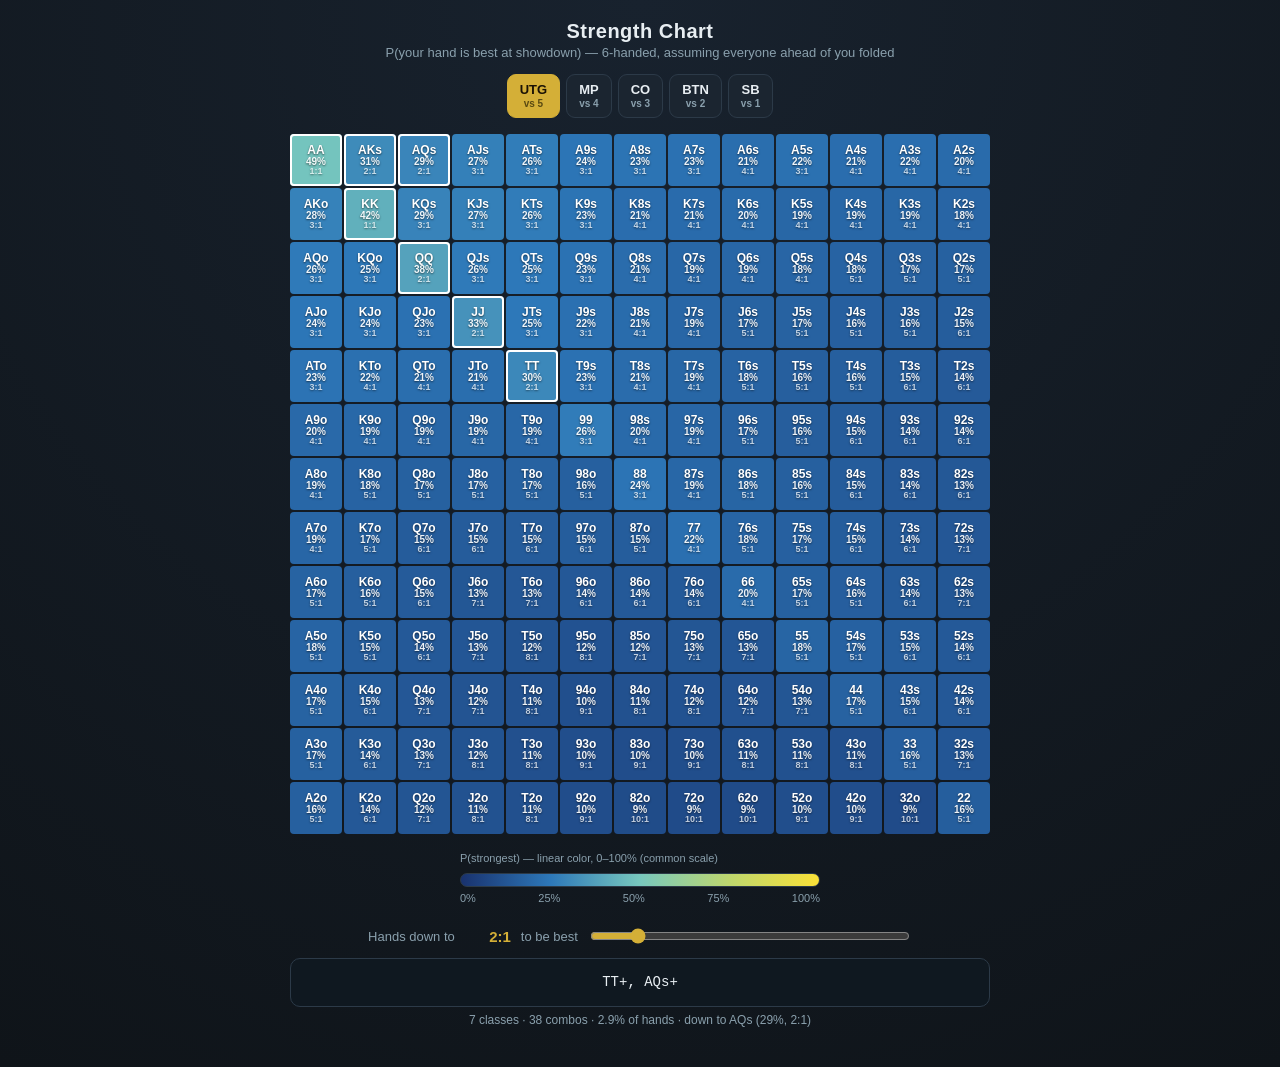
==== web/charts/strength/index.html @ fde8f53c "Initial commit" ====
<!DOCTYPE html>
<html lang="en">
<head>
  <meta charset="UTF-8" />
  <meta name="viewport" content="width=device-width, initial-scale=1.0" />
  <title>Strength Chart — 6-handed</title>
  <style>
    :root { --bg: #0f1419; --ink: #e8eef2; --muted: #8aa0ad; --gold: #d4af37; --border: #2c3a48; --seat: #1b2530; }
    * { box-sizing: border-box; }
    body {
      margin: 0; min-height: 100vh;
      background: radial-gradient(circle at 50% 0%, #18222e, var(--bg));
      color: var(--ink);
      font-family: -apple-system, BlinkMacSystemFont, "Segoe UI", Roboto, sans-serif;
      display: flex; flex-direction: column; align-items: center;
      padding: 20px 12px 40px;
    }
    h1 { margin: 0 0 2px; font-size: 20px; letter-spacing: .5px; }
    .sub { margin: 0 0 14px; color: var(--muted); font-size: 13px; text-align: center; }

    .seatsel { display: flex; gap: 6px; margin-bottom: 16px; flex-wrap: wrap; justify-content: center; }
    .seatsel button {
      background: var(--seat); color: var(--ink);
      border: 1px solid var(--border); border-radius: 9px;
      padding: 8px 12px; font-weight: 700; font-size: 13px; cursor: pointer;
      display: flex; flex-direction: column; align-items: center; line-height: 1.15;
    }
    .seatsel button .opp { font-size: 10px; color: var(--muted); font-weight: 600; }
    .seatsel button.active { background: var(--gold); color: #1a1205; border-color: var(--gold); }
    .seatsel button.active .opp { color: #5a4a12; }

    .grid {
      display: grid; grid-template-columns: repeat(13, minmax(0, 1fr));
      gap: 2px; width: min(96vw, 700px);
    }
    .cell {
      aspect-ratio: 1 / 1; display: flex; flex-direction: column;
      align-items: center; justify-content: center; border-radius: 4px;
      line-height: 1.05; color: #fff; text-shadow: 0 1px 2px rgba(0,0,0,.6);
    }
    .cell .lab { font-weight: 800; font-size: clamp(8px, 1.5vw, 12px); }
    .cell .pct { font-weight: 600; font-size: clamp(7px, 1.25vw, 10px); opacity: .92; }
    .cell .odds { font-weight: 600; font-size: clamp(6px, 1vw, 9px); opacity: .72; }

    .legend { margin-top: 18px; display: flex; flex-direction: column; align-items: center; gap: 5px; }
    .bar { width: min(80vw, 360px); height: 14px; border-radius: 7px; border: 1px solid var(--border); }
    .bar-labels { width: min(80vw, 360px); display: flex; justify-content: space-between; font-size: 11px; color: var(--muted); }

    .cell.in { box-shadow: inset 0 0 0 2px #fff; }

    .rules { margin-top: 22px; width: min(96vw, 700px); }
    .rules .ctl { display: flex; align-items: center; gap: 10px; justify-content: center; flex-wrap: wrap; font-size: 13px; color: var(--muted); }
    .rules input[type=range] { width: min(60vw, 320px); accent-color: var(--gold); }
    .rules .thr { color: var(--gold); font-weight: 800; font-size: 15px; min-width: 46px; text-align: right; }
    .rules .out {
      margin-top: 12px; background: #0f1820; border: 1px solid var(--border);
      border-radius: 10px; padding: 12px 14px; text-align: center;
      font-family: ui-monospace, SFMono-Regular, Menlo, monospace; font-size: 14px;
      color: var(--ink); word-break: break-word; line-height: 1.6;
    }
    .rules .meta2 { margin-top: 6px; font-size: 12px; color: var(--muted); text-align: center; }

    /* ---- printer-friendly: white paper, black ink, no heavy fills ---- */
    @media print {
      body { background: #fff !important; color: #000; padding: 6px; }
      h1, .sub, .meta2, .bar-labels, .thr { color: #000 !important; }
      .cell {
        background: #fff !important; color: #000 !important;
        text-shadow: none !important; border: 1px solid #999;
      }
      .cell .pct, .cell .odds { opacity: 1; }
      .cell.in { box-shadow: inset 0 0 0 2px #000 !important; }   /* selected hands: bold outline */
      .seatsel button { background: #fff !important; color: #000 !important; border: 1px solid #000; }
      .seatsel button.active { box-shadow: inset 0 0 0 2px #000; font-weight: 900; }
      .bar, input[type=range] { display: none; }                 /* color gradient + slider: useless on paper */
      .rules .out { background: #fff !important; color: #000 !important; border: 1px solid #000; }
    }
  </style>
</head>
<body>
  <h1>Strength Chart</h1>
  <p class="sub">P(your hand is best at showdown) — 6-handed, assuming everyone ahead of you folded</p>

  <div class="seatsel" id="seatSel"></div>
  <div class="grid" id="grid"></div>

  <div class="legend">
    <div class="bar-labels" style="margin-bottom:4px"><span>P(strongest) — linear color, 0–100% (common scale)</span></div>
    <div class="bar" id="bar"></div>
    <div class="bar-labels" id="barLabels"></div>
  </div>

  <div class="rules">
    <div class="ctl">
      Hands down to <span class="thr" id="thrVal">2:1</span> to be best
      <input type="range" id="thr" min="0.5" max="12" step="0.5" value="2" />
    </div>
    <div class="out" id="rulesOut">—</div>
    <div class="meta2" id="rulesMeta"></div>
  </div>

  <script src="data.js"></script>
  <script>
    const R = "AKQJT98765432".split("");
    const SEATS = window.STRENGTH.meta.seats;     // [{name,opponents}, ...]
    const BY = window.STRENGTH.bySeat;
    let current = SEATS[0].name;                  // default UTG
    let oddsThresh = 2;                           // include hands at least this good (X:1 to be best)
    const RR = "AKQJT98765432";
    const comboCount = (h) => (h.length === 2 ? 6 : h.endsWith("s") ? 4 : 12);

    // every hand whose displayed (rounded) odds to be best are X:1 or better
    function selectByOdds(P, x) {
      const set = new Set(); let combos = 0, cutoff = null, cutP = 2;
      for (const h of Object.keys(P)) {
        const oddsAgainst = Math.round((1 - P[h]) / P[h]);   // same value shown on the cell
        if (oddsAgainst <= x) {
          set.add(h); combos += comboCount(h);
          if (P[h] < cutP) { cutP = P[h]; cutoff = h; }
        }
      }
      return { set, combos, cutoff };
    }

    // probability -> gambler's odds. underdog "X:1" (against), favorite "1:X" (for)
    function oddsStr(p) {
      if (p <= 0 || p >= 1) return "";
      const fmt = (x) => Math.round(x).toString();
      return p < 0.5 ? `${fmt((1 - p) / p)}:1` : `1:${fmt(p / (1 - p))}`;
    }

    // blue -> light teal (bright mid) -> yellow
    const STOPS = [
      [0.00, [25, 50, 110]], [0.25, [45, 120, 185]],
      [0.50, [120, 200, 190]], [0.75, [190, 215, 110]], [1.00, [250, 225, 55]],
    ];
    function heat(t) {
      t = Math.max(0, Math.min(1, t));
      for (let k = 1; k < STOPS.length; k++) {
        if (t <= STOPS[k][0]) {
          const [t0, a] = STOPS[k - 1], [t1, b] = STOPS[k];
          const f = (t - t0) / (t1 - t0);
          const c = a.map((v, i) => Math.round(v + f * (b[i] - v)));
          return `rgb(${c[0]},${c[1]},${c[2]})`;
        }
      }
      return `rgb(${STOPS.at(-1)[1].join(",")})`;
    }

    function renderSeats() {
      document.getElementById("seatSel").innerHTML = SEATS.map((s) =>
        `<button data-seat="${s.name}" class="${s.name === current ? "active" : ""}">
           ${s.name}<span class="opp">vs ${s.opponents}</span></button>`
      ).join("");
    }

    function render() {
      const P = BY[current];
      const norm = (p) => p;                                   // linear, fixed 0-100% (common to all seats)
      const sel = selectByOdds(P, oddsThresh);

      let html = "";
      for (let r = 0; r < 13; r++) {
        for (let c = 0; c < 13; c++) {
          let label;
          if (r === c) label = R[r] + R[c];
          else if (r < c) label = R[r] + R[c] + "s";
          else label = R[c] + R[r] + "o";
          const p = P[label];
          const inSet = sel.set.has(label) ? " in" : "";
          html += `<div class="cell${inSet}" style="background:${heat(norm(p))}" title="${label}: ${(p * 100).toFixed(1)}%  (${oddsStr(p)})">
            <span class="lab">${label}</span><span class="pct">${(p * 100).toFixed(0)}%</span><span class="odds">${oddsStr(p)}</span></div>`;
        }
      }
      document.getElementById("grid").innerHTML = html;

      // legend: gradient (log axis) + % ticks at evenly-spaced log positions
      const stopsCss = STOPS.map(([t, c]) => `rgb(${c.join(",")}) ${(t * 100).toFixed(0)}%`).join(",");
      document.getElementById("bar").style.background = `linear-gradient(90deg, ${stopsCss})`;
      const ticks = [0, 0.25, 0.5, 0.75, 1];      // fixed 0-100% scale, common to every seat
      document.getElementById("barLabels").innerHTML =
        ticks.map((v) => `<span>${(v * 100).toFixed(0)}%</span>`).join("");

      updateRules(P, sel);
    }

    // ---- compress a set of hands into compact range notation (e.g. "77+, A2s+, KTo+") ----
    function runs(asc) {                            // asc: ascending rank indices -> [start,end] runs
      const res = [];
      for (let i = 0; i < asc.length;) {
        let j = i;
        while (j + 1 < asc.length && asc[j + 1] === asc[j] + 1) j++;
        res.push([asc[i], asc[j]]); i = j + 1;
      }
      return res;
    }
    function compress(set) {
      const out = [];
      const pr = [];
      for (let i = 0; i < 13; i++) if (set.has(RR[i] + RR[i])) pr.push(i);
      for (const [a, b] of runs(pr)) {
        if (a === 0) out.push(`${RR[b]}${RR[b]}+`);
        else if (a === b) out.push(`${RR[a]}${RR[a]}`);
        else out.push(`${RR[b]}${RR[b]}-${RR[a]}${RR[a]}`);
      }
      for (const suit of ["s", "o"]) {
        for (let h = 0; h < 13; h++) {
          const ks = [];
          for (let k = h + 1; k < 13; k++) if (set.has(RR[h] + RR[k] + suit)) ks.push(k);
          for (const [a, b] of runs(ks)) {
            if (a === h + 1) out.push(`${RR[h]}${RR[b]}${suit}+`);          // includes the connector
            else if (a === b) out.push(`${RR[h]}${RR[a]}${suit}`);
            else out.push(`${RR[h]}${RR[b]}${suit}-${RR[h]}${RR[a]}${suit}`);
          }
        }
      }
      return out.join(", ");
    }
    function updateRules(P, sel) {
      const { set, combos, cutoff } = sel;
      document.getElementById("rulesOut").textContent = set.size ? compress(set) : "(no hands)";
      const cut = cutoff ? `${cutoff} (${(P[cutoff] * 100).toFixed(0)}%, ${oddsStr(P[cutoff])})` : "—";
      document.getElementById("rulesMeta").textContent =
        `${set.size} classes · ${combos} combos · ${(combos / 1326 * 100).toFixed(1)}% of hands · down to ${cut}`;
    }

    document.getElementById("seatSel").addEventListener("click", (e) => {
      const b = e.target.closest("button"); if (!b) return;
      current = b.dataset.seat;
      renderSeats(); render();
    });

    document.getElementById("thr").addEventListener("input", (e) => {
      oddsThresh = +e.target.value;
      document.getElementById("thrVal").textContent = e.target.value + ":1";
      render();
    });

    renderSeats();
    render();
  </script>
</body>
</html>
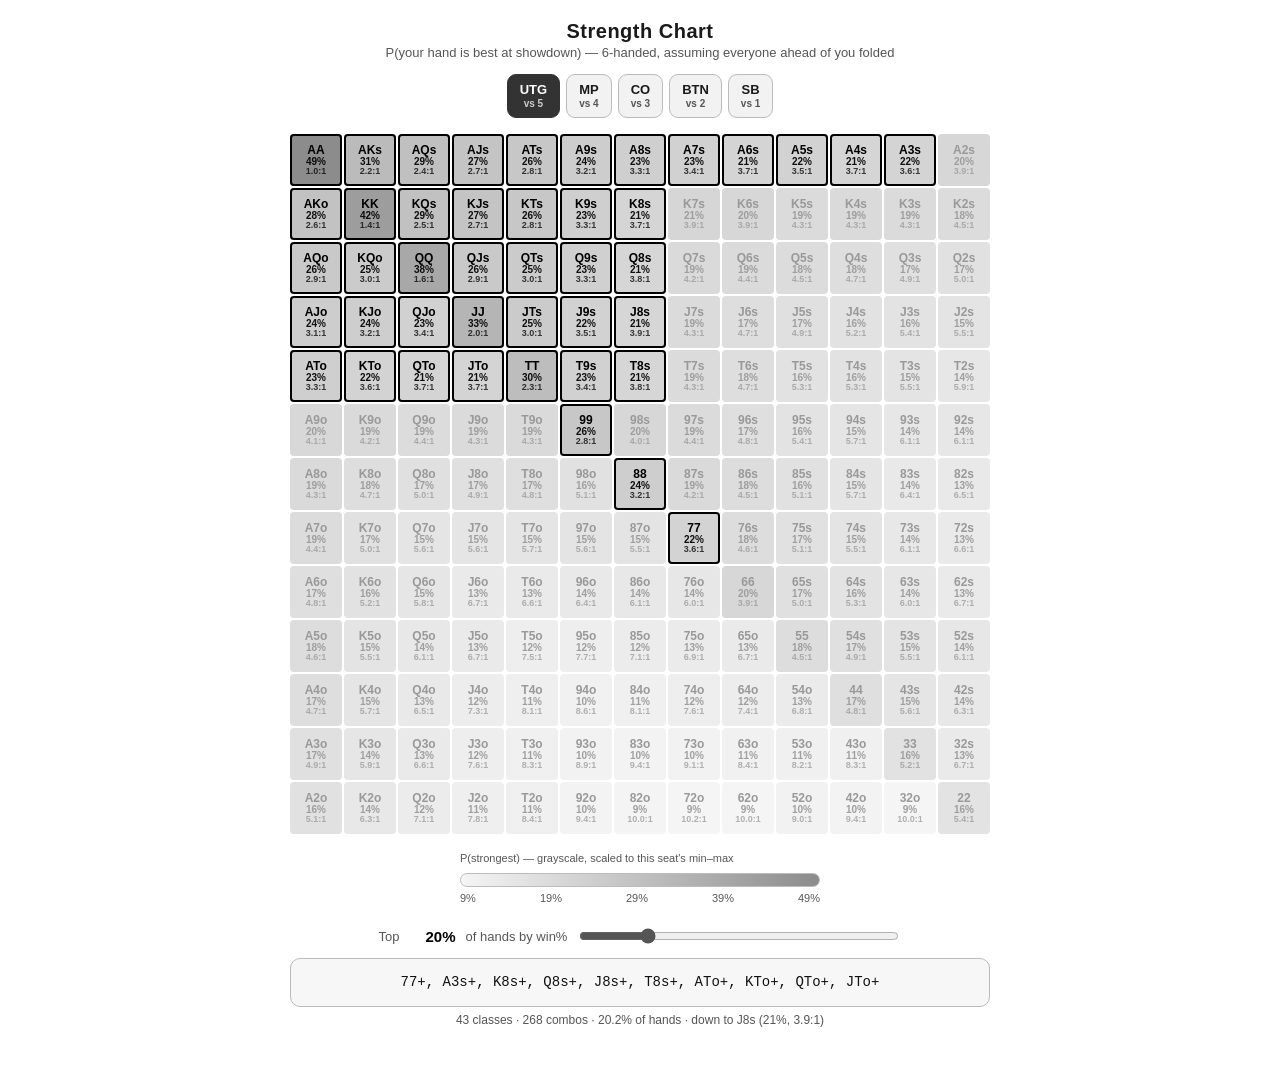
==== commit 10e3ab59: "More views" ====
--- a/web/charts/strength/index.html
+++ b/web/charts/strength/index.html
@@ -5,11 +5,11 @@
   <meta name="viewport" content="width=device-width, initial-scale=1.0" />
   <title>Strength Chart — 6-handed</title>
   <style>
-    :root { --bg: #0f1419; --ink: #e8eef2; --muted: #8aa0ad; --gold: #d4af37; --border: #2c3a48; --seat: #1b2530; }
+    :root { --bg: #ffffff; --ink: #1a1a1a; --muted: #555; --border: #bbb; --seat: #f2f2f2; }
     * { box-sizing: border-box; }
     body {
       margin: 0; min-height: 100vh;
-      background: radial-gradient(circle at 50% 0%, #18222e, var(--bg));
+      background: #fff;
       color: var(--ink);
       font-family: -apple-system, BlinkMacSystemFont, "Segoe UI", Roboto, sans-serif;
       display: flex; flex-direction: column; align-items: center;
@@ -26,8 +26,8 @@
       display: flex; flex-direction: column; align-items: center; line-height: 1.15;
     }
     .seatsel button .opp { font-size: 10px; color: var(--muted); font-weight: 600; }
-    .seatsel button.active { background: var(--gold); color: #1a1205; border-color: var(--gold); }
-    .seatsel button.active .opp { color: #5a4a12; }
+    .seatsel button.active { background: #333; color: #fff; border-color: #333; }
+    .seatsel button.active .opp { color: #ccc; }
 
     .grid {
       display: grid; grid-template-columns: repeat(13, minmax(0, 1fr));
@@ -36,44 +36,43 @@
     .cell {
       aspect-ratio: 1 / 1; display: flex; flex-direction: column;
       align-items: center; justify-content: center; border-radius: 4px;
-      line-height: 1.05; color: #fff; text-shadow: 0 1px 2px rgba(0,0,0,.6);
+      line-height: 1.05; color: #111;
     }
     .cell .lab { font-weight: 800; font-size: clamp(8px, 1.5vw, 12px); }
     .cell .pct { font-weight: 600; font-size: clamp(7px, 1.25vw, 10px); opacity: .92; }
-    .cell .odds { font-weight: 600; font-size: clamp(6px, 1vw, 9px); opacity: .72; }
+    .cell .odds { font-weight: 600; font-size: clamp(6px, 1vw, 9px); opacity: .75; }
+    .cell.in  { box-shadow: inset 0 0 0 2px #000; }   /* selected hands: black outline */
+    .cell.fav { box-shadow: inset 0 0 0 2px #595959; }/* >50% but filtered out: dark-gray outline */
 
     .legend { margin-top: 18px; display: flex; flex-direction: column; align-items: center; gap: 5px; }
     .bar { width: min(80vw, 360px); height: 14px; border-radius: 7px; border: 1px solid var(--border); }
     .bar-labels { width: min(80vw, 360px); display: flex; justify-content: space-between; font-size: 11px; color: var(--muted); }
 
-    .cell.in { box-shadow: inset 0 0 0 2px #fff; }
-
     .rules { margin-top: 22px; width: min(96vw, 700px); }
     .rules .ctl { display: flex; align-items: center; gap: 10px; justify-content: center; flex-wrap: wrap; font-size: 13px; color: var(--muted); }
-    .rules input[type=range] { width: min(60vw, 320px); accent-color: var(--gold); }
-    .rules .thr { color: var(--gold); font-weight: 800; font-size: 15px; min-width: 46px; text-align: right; }
+    .rules input[type=range] { width: min(60vw, 320px); accent-color: #555; }
+    .rules .thr { color: #000; font-weight: 800; font-size: 15px; min-width: 46px; text-align: right; }
     .rules .out {
-      margin-top: 12px; background: #0f1820; border: 1px solid var(--border);
+      margin-top: 12px; background: #f7f7f7; border: 1px solid var(--border);
       border-radius: 10px; padding: 12px 14px; text-align: center;
       font-family: ui-monospace, SFMono-Regular, Menlo, monospace; font-size: 14px;
-      color: var(--ink); word-break: break-word; line-height: 1.6;
+      color: #111; word-break: break-word; line-height: 1.6;
     }
     .rules .meta2 { margin-top: 6px; font-size: 12px; color: var(--muted); text-align: center; }
 
-    /* ---- printer-friendly: white paper, black ink, no heavy fills ---- */
+    /* ---- print / all-seats layout (one chart per page) ---- */
+    body.printing { padding: 0; }
+    .page { width: 7.3in; margin: 0 auto; padding: 16px 0 18px; }
+    .page .grid { width: 100%; }
+    .page-title { text-align: center; font-size: 19px; font-weight: 800; line-height: 1.3; margin-bottom: 10px; }
+    .page-title span { display: block; font-weight: 500; font-size: 12.5px; color: #555; }
+    .page-range { margin-top: 12px; font-size: 12px; color: #222; }
+    .page-range code { font-family: ui-monospace, SFMono-Regular, Menlo, monospace; }
     @media print {
-      body { background: #fff !important; color: #000; padding: 6px; }
-      h1, .sub, .meta2, .bar-labels, .thr { color: #000 !important; }
-      .cell {
-        background: #fff !important; color: #000 !important;
-        text-shadow: none !important; border: 1px solid #999;
-      }
-      .cell .pct, .cell .odds { opacity: 1; }
-      .cell.in { box-shadow: inset 0 0 0 2px #000 !important; }   /* selected hands: bold outline */
-      .seatsel button { background: #fff !important; color: #000 !important; border: 1px solid #000; }
-      .seatsel button.active { box-shadow: inset 0 0 0 2px #000; font-weight: 900; }
-      .bar, input[type=range] { display: none; }                 /* color gradient + slider: useless on paper */
-      .rules .out { background: #fff !important; color: #000 !important; border: 1px solid #000; }
+      * { -webkit-print-color-adjust: exact !important; print-color-adjust: exact !important; }
+      .page { page-break-after: always; }
+      .page:last-child { page-break-after: auto; }
+      @page { size: letter; margin: 0.4in; }
     }
   </style>
 </head>
@@ -85,15 +84,15 @@
   <div class="grid" id="grid"></div>
 
   <div class="legend">
-    <div class="bar-labels" style="margin-bottom:4px"><span>P(strongest) — linear color, 0–100% (common scale)</span></div>
+    <div class="bar-labels" style="margin-bottom:4px"><span>P(strongest) — grayscale, scaled to this seat's min–max</span></div>
     <div class="bar" id="bar"></div>
     <div class="bar-labels" id="barLabels"></div>
   </div>
 
   <div class="rules">
     <div class="ctl">
-      Hands down to <span class="thr" id="thrVal">2:1</span> to be best
-      <input type="range" id="thr" min="0.5" max="12" step="0.5" value="2" />
+      Top <span class="thr" id="thrVal">20%</span> of hands by win%
+      <input type="range" id="thr" min="0" max="100" step="1" value="20" />
     </div>
     <div class="out" id="rulesOut">—</div>
     <div class="meta2" id="rulesMeta"></div>
@@ -105,19 +104,18 @@
     const SEATS = window.STRENGTH.meta.seats;     // [{name,opponents}, ...]
     const BY = window.STRENGTH.bySeat;
     let current = SEATS[0].name;                  // default UTG
-    let oddsThresh = 2;                           // include hands at least this good (X:1 to be best)
+    let topPct = 0.20;                            // select the strongest X% of hands (by combos)
     const RR = "AKQJT98765432";
     const comboCount = (h) => (h.length === 2 ? 6 : h.endsWith("s") ? 4 : 12);
 
-    // every hand whose displayed (rounded) odds to be best are X:1 or better
-    function selectByOdds(P, x) {
-      const set = new Set(); let combos = 0, cutoff = null, cutP = 2;
-      for (const h of Object.keys(P)) {
-        const oddsAgainst = Math.round((1 - P[h]) / P[h]);   // same value shown on the cell
-        if (oddsAgainst <= x) {
-          set.add(h); combos += comboCount(h);
-          if (P[h] < cutP) { cutP = P[h]; cutoff = h; }
-        }
+    // strongest hands (by win%) making up the top `pct` of all 1326 combos
+    function selectTop(P, pct) {
+      const target = pct * 1326;
+      const hands = Object.keys(P).sort((a, b) => P[b] - P[a]);
+      const set = new Set(); let combos = 0, cutoff = null;
+      for (const h of hands) {
+        if (combos >= target) break;
+        set.add(h); combos += comboCount(h); cutoff = h;
       }
       return { set, combos, cutoff };
     }
@@ -125,15 +123,12 @@
     // probability -> gambler's odds. underdog "X:1" (against), favorite "1:X" (for)
     function oddsStr(p) {
       if (p <= 0 || p >= 1) return "";
-      const fmt = (x) => Math.round(x).toString();
+      const fmt = (x) => x.toFixed(1);
       return p < 0.5 ? `${fmt((1 - p) / p)}:1` : `1:${fmt(p / (1 - p))}`;
     }
 
-    // blue -> light teal (bright mid) -> yellow
-    const STOPS = [
-      [0.00, [25, 50, 110]], [0.25, [45, 120, 185]],
-      [0.50, [120, 200, 190]], [0.75, [190, 215, 110]], [1.00, [250, 225, 55]],
-    ];
+    // grayscale: light (weak) -> medium (strong); kept light enough for black text
+    const STOPS = [[0.00, [245, 245, 245]], [1.00, [140, 140, 140]]];
     function heat(t) {
       t = Math.max(0, Math.min(1, t));
       for (let k = 1; k < STOPS.length; k++) {
@@ -147,6 +142,25 @@
       return `rgb(${STOPS.at(-1)[1].join(",")})`;
     }
 
+    // the 169 cells for one seat — identical markup used on screen and in print
+    function cellsHTML(P, lo, hi, sel) {
+      const norm = (p) => (p - lo) / (hi - lo);
+      let html = "";
+      for (let r = 0; r < 13; r++) {
+        for (let c = 0; c < 13; c++) {
+          const label = r === c ? R[r] + R[r] : (r < c ? R[r] + R[c] + "s" : R[c] + R[r] + "o");
+          const p = P[label];
+          const inSet = sel.set.has(label);
+          const fav = !inSet && p > 0.5;
+          const fg = inSet ? "#000" : (fav ? "#6e6e6e" : "#999");
+          const cls = inSet ? " in" : (fav ? " fav" : "");
+          html += `<div class="cell${cls}" style="background:${heat(norm(p))};color:${fg}" title="${label}: ${(p * 100).toFixed(1)}%  (${oddsStr(p)})">
+            <span class="lab">${label}</span><span class="pct">${(p * 100).toFixed(0)}%</span><span class="odds">${oddsStr(p)}</span></div>`;
+        }
+      }
+      return html;
+    }
+
     function renderSeats() {
       document.getElementById("seatSel").innerHTML = SEATS.map((s) =>
         `<button data-seat="${s.name}" class="${s.name === current ? "active" : ""}">
@@ -156,28 +170,15 @@
 
     function render() {
       const P = BY[current];
-      const norm = (p) => p;                                   // linear, fixed 0-100% (common to all seats)
-      const sel = selectByOdds(P, oddsThresh);
-
-      let html = "";
-      for (let r = 0; r < 13; r++) {
-        for (let c = 0; c < 13; c++) {
-          let label;
-          if (r === c) label = R[r] + R[c];
-          else if (r < c) label = R[r] + R[c] + "s";
-          else label = R[c] + R[r] + "o";
-          const p = P[label];
-          const inSet = sel.set.has(label) ? " in" : "";
-          html += `<div class="cell${inSet}" style="background:${heat(norm(p))}" title="${label}: ${(p * 100).toFixed(1)}%  (${oddsStr(p)})">
-            <span class="lab">${label}</span><span class="pct">${(p * 100).toFixed(0)}%</span><span class="odds">${oddsStr(p)}</span></div>`;
-        }
-      }
-      document.getElementById("grid").innerHTML = html;
+      const vals = Object.values(P);
+      const lo = Math.min(...vals), hi = Math.max(...vals);    // scale to this seat's min/max
+      const sel = selectTop(P, topPct);
+      document.getElementById("grid").innerHTML = cellsHTML(P, lo, hi, sel);
 
       // legend: gradient (log axis) + % ticks at evenly-spaced log positions
       const stopsCss = STOPS.map(([t, c]) => `rgb(${c.join(",")}) ${(t * 100).toFixed(0)}%`).join(",");
       document.getElementById("bar").style.background = `linear-gradient(90deg, ${stopsCss})`;
-      const ticks = [0, 0.25, 0.5, 0.75, 1];      // fixed 0-100% scale, common to every seat
+      const ticks = [0, 0.25, 0.5, 0.75, 1].map((t) => lo + t * (hi - lo));  // this seat's range
       document.getElementById("barLabels").innerHTML =
         ticks.map((v) => `<span>${(v * 100).toFixed(0)}%</span>`).join("");
 
@@ -224,20 +225,51 @@
         `${set.size} classes · ${combos} combos · ${(combos / 1326 * 100).toFixed(1)}% of hands · down to ${cut}`;
     }
 
-    document.getElementById("seatSel").addEventListener("click", (e) => {
-      const b = e.target.closest("button"); if (!b) return;
-      current = b.dataset.seat;
-      renderSeats(); render();
-    });
-
-    document.getElementById("thr").addEventListener("input", (e) => {
-      oddsThresh = +e.target.value;
-      document.getElementById("thrVal").textContent = e.target.value + ":1";
+    // ---- print mode: ?print=1&top=NN  -> all seats, one per page, identical styling ----
+    function renderPrint() {
+      const tp = Math.round(topPct * 100);
+      let html = "";
+      for (const s of SEATS) {
+        const P = BY[s.name];
+        const vals = Object.values(P);
+        const lo = Math.min(...vals), hi = Math.max(...vals);
+        const sel = selectTop(P, topPct);
+        const pctOf = (sel.combos / 1326 * 100).toFixed(1);
+        const rng = sel.set.size ? compress(sel.set) : "(none)";
+        html += `<section class="page">
+          <div class="page-title">Strength Chart: ${s.name}
+            <span>P(best at showdown) · 6-handed, folded to you · vs ${s.opponents} · top ${tp}% outlined</span></div>
+          <div class="grid">${cellsHTML(P, lo, hi, sel)}</div>
+          <div class="page-range"><b>Top ${tp}% range</b> (${sel.set.size} classes, ${sel.combos} combos, ${pctOf}% of hands):<br>
+            <code>${rng}</code></div>
+        </section>`;
+      }
+      document.body.innerHTML = html;
+      document.body.classList.add("printing");
+    }
+
+    const params = new URLSearchParams(location.search);
+    if (params.get("top")) topPct = (+params.get("top")) / 100;
+    if (params.get("seat")) current = params.get("seat");
+
+    if (params.has("print")) {
+      renderPrint();
+    } else {
+      document.getElementById("seatSel").addEventListener("click", (e) => {
+        const b = e.target.closest("button"); if (!b) return;
+        current = b.dataset.seat;
+        renderSeats(); render();
+      });
+      document.getElementById("thr").addEventListener("input", (e) => {
+        topPct = +e.target.value / 100;
+        document.getElementById("thrVal").textContent = e.target.value + "%";
+        render();
+      });
+      document.getElementById("thr").value = Math.round(topPct * 100);
+      document.getElementById("thrVal").textContent = Math.round(topPct * 100) + "%";
+      renderSeats();
       render();
-    });
-
-    renderSeats();
-    render();
+    }
   </script>
 </body>
 </html>
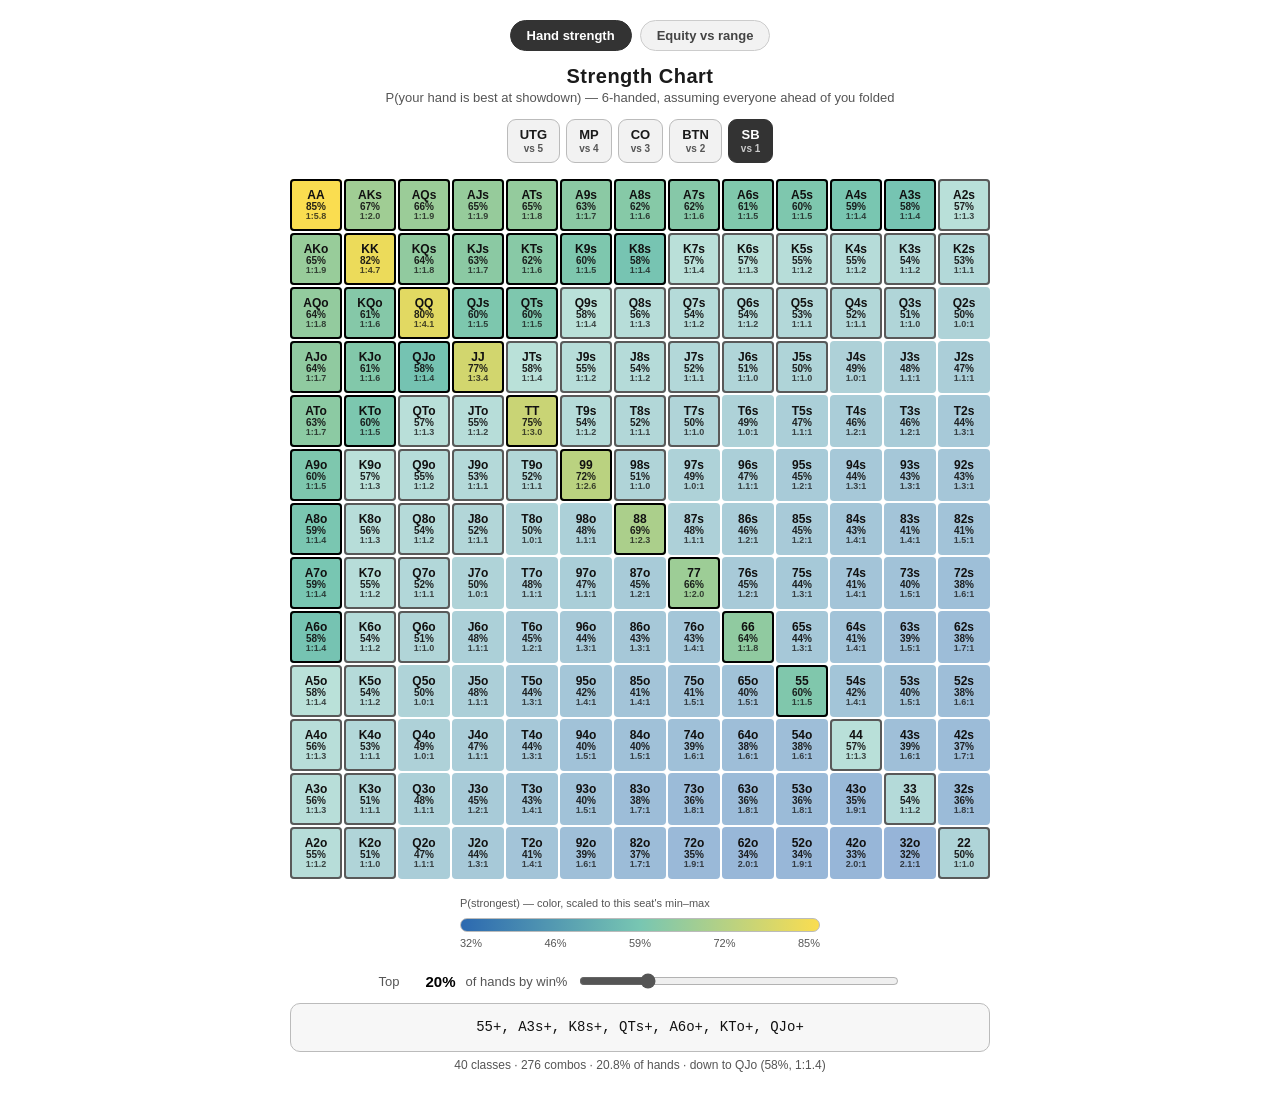
==== commit 7225896f: "Add features enhance readability" ====
--- a/web/charts/strength/index.html
+++ b/web/charts/strength/index.html
@@ -18,6 +18,14 @@
     h1 { margin: 0 0 2px; font-size: 20px; letter-spacing: .5px; }
     .sub { margin: 0 0 14px; color: var(--muted); font-size: 13px; text-align: center; }
 
+    .chartnav { display: flex; gap: 8px; margin-bottom: 14px; }
+    .chartnav a {
+      text-decoration: none; font-size: 13px; font-weight: 700; color: #444;
+      background: #f2f2f2; border: 1px solid #ccc; border-radius: 20px; padding: 7px 16px;
+    }
+    .chartnav a.active { background: #333; color: #fff; border-color: #333; }
+    .chartnav a:hover { border-color: #888; }
+
     .seatsel { display: flex; gap: 6px; margin-bottom: 16px; flex-wrap: wrap; justify-content: center; }
     .seatsel button {
       background: var(--seat); color: var(--ink);
@@ -77,6 +85,10 @@
   </style>
 </head>
 <body>
+  <nav class="chartnav">
+    <a href="index.html" class="active">Hand strength</a>
+    <a href="vs-range.html">Equity vs range</a>
+  </nav>
   <h1>Strength Chart</h1>
   <p class="sub">P(your hand is best at showdown) — 6-handed, assuming everyone ahead of you folded</p>
 
@@ -84,7 +96,7 @@
   <div class="grid" id="grid"></div>
 
   <div class="legend">
-    <div class="bar-labels" style="margin-bottom:4px"><span>P(strongest) — grayscale, scaled to this seat's min–max</span></div>
+    <div class="bar-labels" style="margin-bottom:4px"><span>P(strongest) — color, scaled to this seat's min–max</span></div>
     <div class="bar" id="bar"></div>
     <div class="bar-labels" id="barLabels"></div>
   </div>
@@ -103,7 +115,7 @@
     const R = "AKQJT98765432".split("");
     const SEATS = window.STRENGTH.meta.seats;     // [{name,opponents}, ...]
     const BY = window.STRENGTH.bySeat;
-    let current = SEATS[0].name;                  // default UTG
+    let current = "SB";                           // default seat
     let topPct = 0.20;                            // select the strongest X% of hands (by combos)
     const RR = "AKQJT98765432";
     const comboCount = (h) => (h.length === 2 ? 6 : h.endsWith("s") ? 4 : 12);
@@ -127,20 +139,22 @@
       return p < 0.5 ? `${fmt((1 - p) / p)}:1` : `1:${fmt(p / (1 - p))}`;
     }
 
-    // grayscale: light (weak) -> medium (strong); kept light enough for black text
-    const STOPS = [[0.00, [245, 245, 245]], [1.00, [140, 140, 140]]];
-    function heat(t) {
+    // color heatmap: blue (weak) -> teal -> yellow (strong)
+    const STOPS = [[0.00, [44, 105, 176]], [0.50, [120, 198, 178]], [1.00, [250, 221, 80]]];
+    function heatRGB(t) {
       t = Math.max(0, Math.min(1, t));
       for (let k = 1; k < STOPS.length; k++) {
         if (t <= STOPS[k][0]) {
           const [t0, a] = STOPS[k - 1], [t1, b] = STOPS[k];
           const f = (t - t0) / (t1 - t0);
-          const c = a.map((v, i) => Math.round(v + f * (b[i] - v)));
-          return `rgb(${c[0]},${c[1]},${c[2]})`;
+          return a.map((v, i) => Math.round(v + f * (b[i] - v)));
         }
       }
-      return `rgb(${STOPS.at(-1)[1].join(",")})`;
-    }
+      return STOPS.at(-1)[1];
+    }
+    const rgbStr = (c) => `rgb(${c[0]},${c[1]},${c[2]})`;
+    const lum = (c) => 0.299 * c[0] + 0.587 * c[1] + 0.114 * c[2];
+    const mixWhite = (c, f) => c.map((v) => Math.round(v + (255 - v) * f));
 
     // the 169 cells for one seat — identical markup used on screen and in print
     function cellsHTML(P, lo, hi, sel) {
@@ -152,9 +166,11 @@
           const p = P[label];
           const inSet = sel.set.has(label);
           const fav = !inSet && p > 0.5;
-          const fg = inSet ? "#000" : (fav ? "#6e6e6e" : "#999");
+          let rgb = heatRGB(norm(p));
+          if (!inSet) rgb = mixWhite(rgb, 0.5);        // fade non-playable hands
+          const fg = lum(rgb) < 145 ? "#fff" : "#111"; // readable text on the cell color
           const cls = inSet ? " in" : (fav ? " fav" : "");
-          html += `<div class="cell${cls}" style="background:${heat(norm(p))};color:${fg}" title="${label}: ${(p * 100).toFixed(1)}%  (${oddsStr(p)})">
+          html += `<div class="cell${cls}" style="background:${rgbStr(rgb)};color:${fg}" title="${label}: ${(p * 100).toFixed(1)}%  (${oddsStr(p)})">
             <span class="lab">${label}</span><span class="pct">${(p * 100).toFixed(0)}%</span><span class="odds">${oddsStr(p)}</span></div>`;
         }
       }
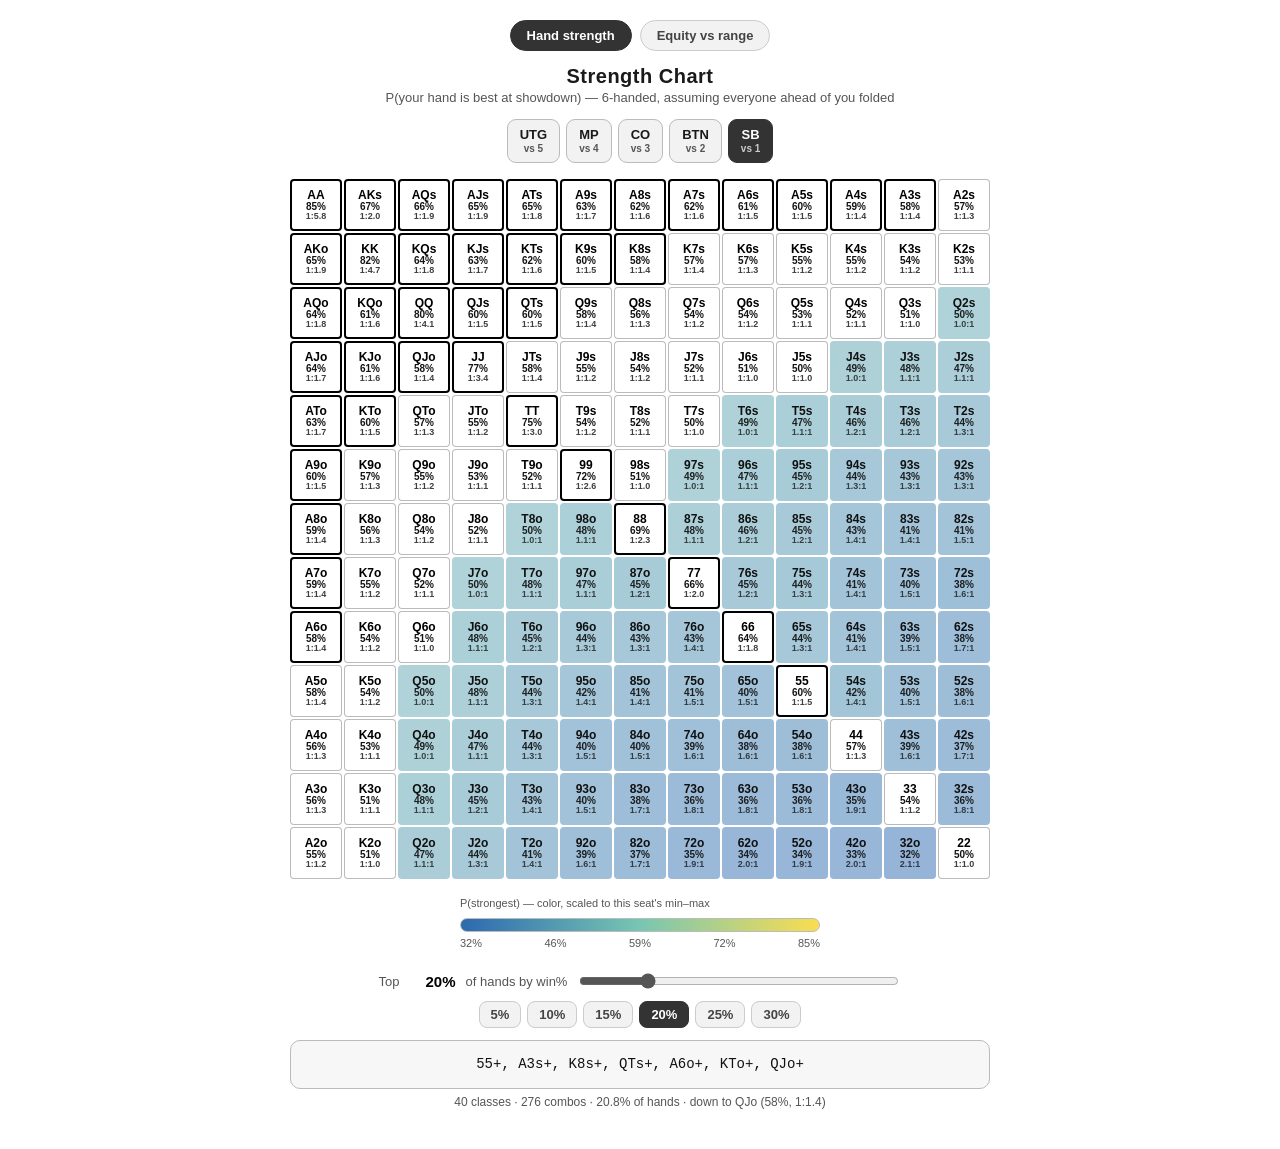
==== commit f4deae2a: "Update strength charts" ====
--- a/web/charts/strength/index.html
+++ b/web/charts/strength/index.html
@@ -49,8 +49,8 @@
     .cell .lab { font-weight: 800; font-size: clamp(8px, 1.5vw, 12px); }
     .cell .pct { font-weight: 600; font-size: clamp(7px, 1.25vw, 10px); opacity: .92; }
     .cell .odds { font-weight: 600; font-size: clamp(6px, 1vw, 9px); opacity: .75; }
-    .cell.in  { box-shadow: inset 0 0 0 2px #000; }   /* selected hands: black outline */
-    .cell.fav { box-shadow: inset 0 0 0 2px #595959; }/* >50% but filtered out: dark-gray outline */
+    .cell.fav { background: #fff !important; color: #000 !important; box-shadow: inset 0 0 0 1px #bbb; } /* you're a favorite (>1:1): white w/ black letters */
+    .cell.in  { box-shadow: inset 0 0 0 2px #000; }   /* selected hands (top X%): black outline */
 
     .legend { margin-top: 18px; display: flex; flex-direction: column; align-items: center; gap: 5px; }
     .bar { width: min(80vw, 360px); height: 14px; border-radius: 7px; border: 1px solid var(--border); }
@@ -60,6 +60,13 @@
     .rules .ctl { display: flex; align-items: center; gap: 10px; justify-content: center; flex-wrap: wrap; font-size: 13px; color: var(--muted); }
     .rules input[type=range] { width: min(60vw, 320px); accent-color: #555; }
     .rules .thr { color: #000; font-weight: 800; font-size: 15px; min-width: 46px; text-align: right; }
+    .rules .presets { display: flex; gap: 6px; flex-wrap: wrap; }
+    .rules .presets button {
+      font: inherit; font-weight: 700; font-size: 13px; color: #444; cursor: pointer;
+      background: #f2f2f2; border: 1px solid #ccc; border-radius: 8px; padding: 5px 11px;
+    }
+    .rules .presets button:hover { border-color: #888; }
+    .rules .presets button.active { background: #333; color: #fff; border-color: #333; }
     .rules .out {
       margin-top: 12px; background: #f7f7f7; border: 1px solid var(--border);
       border-radius: 10px; padding: 12px 14px; text-align: center;
@@ -105,6 +112,7 @@
     <div class="ctl">
       Top <span class="thr" id="thrVal">20%</span> of hands by win%
       <input type="range" id="thr" min="0" max="100" step="1" value="20" />
+      <span class="presets" id="presets"></span>
     </div>
     <div class="out" id="rulesOut">—</div>
     <div class="meta2" id="rulesMeta"></div>
@@ -165,11 +173,11 @@
           const label = r === c ? R[r] + R[r] : (r < c ? R[r] + R[c] + "s" : R[c] + R[r] + "o");
           const p = P[label];
           const inSet = sel.set.has(label);
-          const fav = !inSet && p > 0.5;
+          const fav = p > 0.5;                          // favorite (>1:1) -> white w/ black letters
           let rgb = heatRGB(norm(p));
           if (!inSet) rgb = mixWhite(rgb, 0.5);        // fade non-playable hands
           const fg = lum(rgb) < 145 ? "#fff" : "#111"; // readable text on the cell color
-          const cls = inSet ? " in" : (fav ? " fav" : "");
+          const cls = (inSet ? " in" : "") + (fav ? " fav" : "");
           html += `<div class="cell${cls}" style="background:${rgbStr(rgb)};color:${fg}" title="${label}: ${(p * 100).toFixed(1)}%  (${oddsStr(p)})">
             <span class="lab">${label}</span><span class="pct">${(p * 100).toFixed(0)}%</span><span class="odds">${oddsStr(p)}</span></div>`;
         }
@@ -276,13 +284,25 @@
         current = b.dataset.seat;
         renderSeats(); render();
       });
-      document.getElementById("thr").addEventListener("input", (e) => {
-        topPct = +e.target.value / 100;
-        document.getElementById("thrVal").textContent = e.target.value + "%";
+      const thr = document.getElementById("thr");
+      const PRESETS = [5, 10, 15, 20, 25, 30];
+      document.getElementById("presets").innerHTML =
+        PRESETS.map((p) => `<button data-pct="${p}">${p}%</button>`).join("");
+      function setTopPct(v) {                          // v: 0..100, keeps slider + label + presets in sync
+        v = Math.max(0, Math.min(100, Math.round(+v || 0)));
+        topPct = v / 100;
+        thr.value = v;
+        document.getElementById("thrVal").textContent = v + "%";
+        document.querySelectorAll("#presets button").forEach((b) =>
+          b.classList.toggle("active", +b.dataset.pct === v));
         render();
+      }
+      thr.addEventListener("input", (e) => setTopPct(e.target.value));
+      document.getElementById("presets").addEventListener("click", (e) => {
+        const b = e.target.closest("button"); if (!b) return;
+        setTopPct(b.dataset.pct);
       });
-      document.getElementById("thr").value = Math.round(topPct * 100);
-      document.getElementById("thrVal").textContent = Math.round(topPct * 100) + "%";
+      setTopPct(Math.round(topPct * 100));
       renderSeats();
       render();
     }
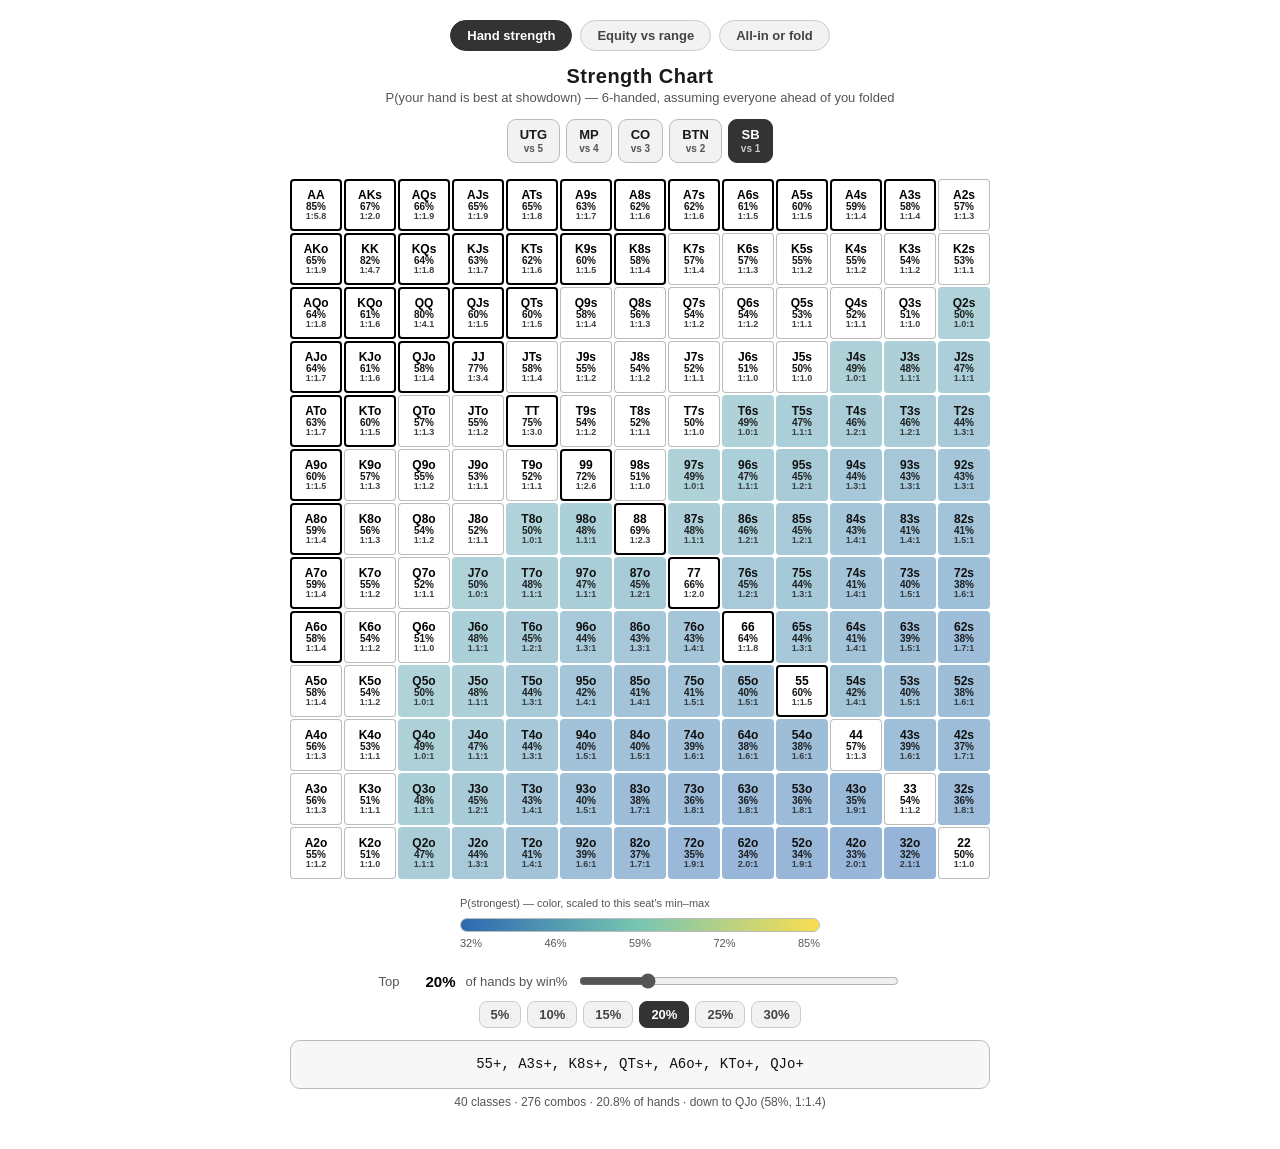
==== commit 42d99693: "Update" ====
--- a/web/charts/strength/index.html
+++ b/web/charts/strength/index.html
@@ -95,6 +95,7 @@
   <nav class="chartnav">
     <a href="index.html" class="active">Hand strength</a>
     <a href="vs-range.html">Equity vs range</a>
+    <a href="all-in.html">All-in or fold</a>
   </nav>
   <h1>Strength Chart</h1>
   <p class="sub">P(your hand is best at showdown) — 6-handed, assuming everyone ahead of you folded</p>
